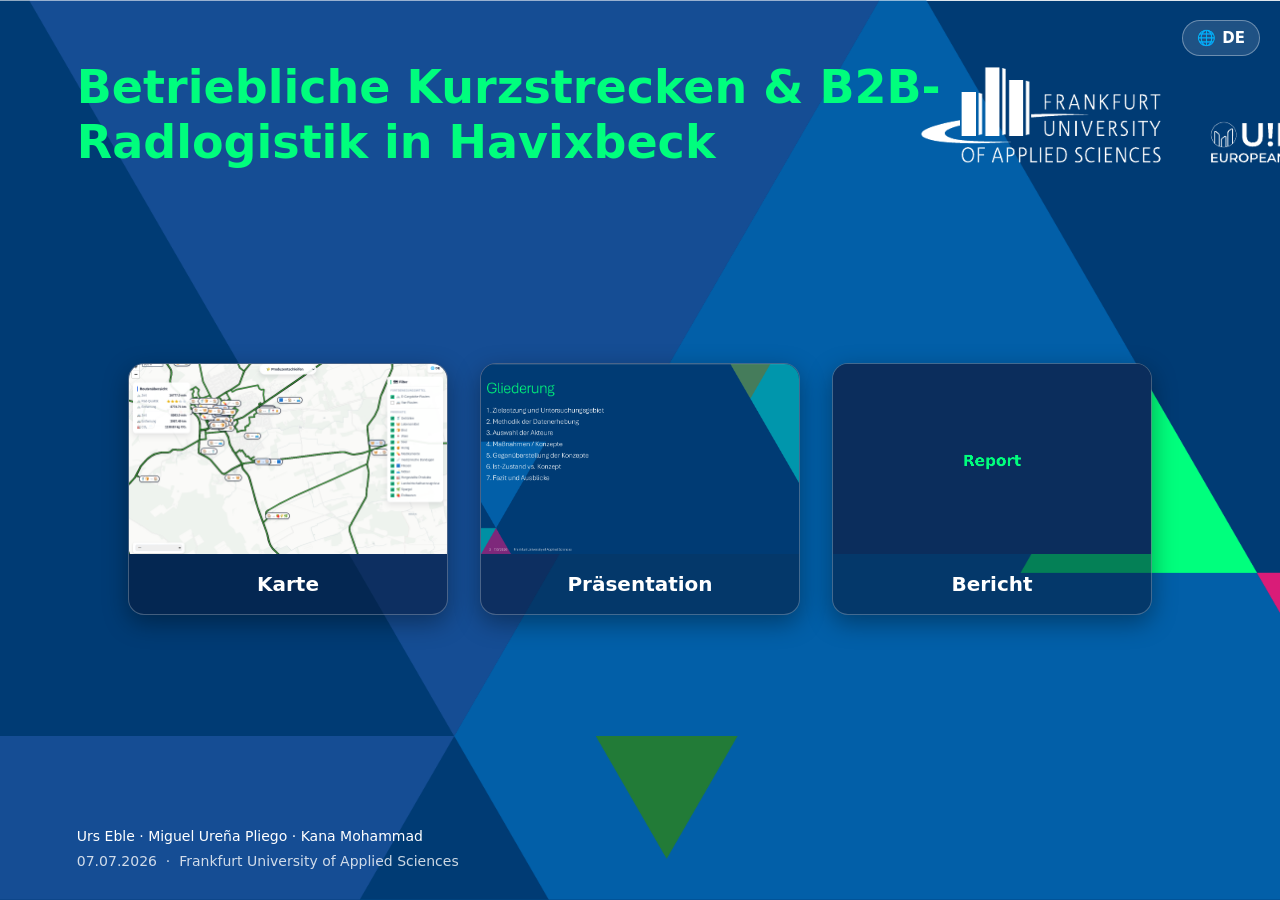
==== index.html @ e3df1356 "presentation" ====
<!DOCTYPE html>
<html lang="de">
<head>
<meta charset="UTF-8" />
<meta name="viewport" content="width=device-width, initial-scale=1.0" />
<title>Betriebliche Kurzstrecken &amp; B2B-Radlogistik in Havixbeck</title>
<style>
  :root {
    --accent: #00fe7d;
  }
  * { box-sizing: border-box; }
  html, body {
    margin: 0;
    padding: 0;
    width: 100%;
    height: 100%;
    font-family: 'Segoe UI', system-ui, -apple-system, sans-serif;
  }
  body {
    background: url('assets/title_bg.png') center center / cover no-repeat;
    display: flex;
    flex-direction: column;
    min-height: 100vh;
  }

  #langSwitcher {
    position: fixed;
    top: 20px;
    right: 20px;
    background: rgba(255, 255, 255, 0.12);
    backdrop-filter: blur(4px);
    color: #fff;
    padding: 8px 14px;
    border-radius: 20px;
    cursor: pointer;
    font-size: 15px;
    font-weight: 600;
    display: flex;
    align-items: center;
    gap: 6px;
    z-index: 50;
    border: 1px solid rgba(255,255,255,0.35);
    user-select: none;
  }
  #langSwitcher:hover { background: rgba(255,255,255,0.22); }

  header {
    padding: 60px 6vw 20px 6vw;
  }
  h1 {
    color: var(--accent);
    font-size: clamp(28px, 4vw, 46px);
    font-weight: 600;
    max-width: 900px;
    margin: 0;
    line-height: 1.2;
  }

  main {
    flex: 1;
    display: flex;
    align-items: center;
    justify-content: center;
    padding: 20px 6vw 40px 6vw;
  }

  .cards {
    display: flex;
    gap: 32px;
    flex-wrap: wrap;
    justify-content: center;
    max-width: 1200px;
  }

  .card {
    width: 320px;
    background: rgba(8, 25, 55, 0.55);
    border: 1px solid rgba(255,255,255,0.25);
    border-radius: 16px;
    overflow: hidden;
    cursor: pointer;
    text-decoration: none;
    color: #fff;
    box-shadow: 0 8px 24px rgba(0,0,0,0.35);
    transition: transform 0.15s ease, box-shadow 0.15s ease, border-color 0.15s ease;
  }
  .card:hover {
    transform: translateY(-6px);
    box-shadow: 0 14px 32px rgba(0,0,0,0.45);
    border-color: var(--accent);
  }
  .card .cover {
    width: 100%;
    height: 190px;
    object-fit: cover;
    display: block;
    background: #0b2d5c;
  }
  .card .body {
    padding: 18px 20px;
  } 
  .card h2 {
    margin: 0;
    font-size: 20px;
    font-weight: 600;
    text-align: center;
  }

  footer {
    padding: 18px 6vw 28px 6vw;
    color: #fff;
    font-size: 14px;
    line-height: 1.5;
  }
  footer .authors { font-weight: 500; }
  footer .date-org { opacity: 0.8; margin-top: 4px; }
</style>
</head>
<body>

<div id="langSwitcher" onclick="toggleLanguage()" title="Sprache wechseln / Switch language">
  🌐 <span id="currentLangLabel">DE</span>
</div>

<header>
  <h1 data-i18n="title"></h1>
</header>

<main>
  <div class="cards">
    <a class="card" href="loop_map.html">
      <img class="cover" src="assets/map_cover.png" alt="Map preview" />
      <div class="body">
        <h2 data-i18n="map_title"></h2>
      </div>
    </a>

    <a class="card" href="marp/presentation.html">
      <img class="cover" src="assets/presentation_cover.png" alt="Presentation preview" />
      <div class="body">
        <h2 data-i18n="presentation_title"></h2>
      </div>
    </a>

    <a class="card" href="report/Havixbeck.pdf">
      <img class="cover" src="assets/report_cover.png" alt="Report preview" />
      <div class="body">
        <h2 data-i18n="report_title"></h2>
      </div>
    </a>
  </div>
</main>

<footer>
  <div class="authors">Urs Eble · Miguel Ureña Pliego · Kana Mohammad</div>
  <div class="date-org">07.07.2026 &nbsp;·&nbsp; Frankfurt University of Applied Sciences</div>
</footer>

<script>
const TRANSLATIONS = {
  "de": {
    "title": "Betriebliche Kurzstrecken &amp; B2B-Radlogistik in Havixbeck",
    "map_title": "Karte",
    "presentation_title": "Präsentation",
    "report_title": "Bericht"
  },
  "en": {
    "title": "Short-Distance &amp; B2B Cycle Logistics in Havixbeck",
    "map_title": "Map",
    "presentation_title": "Presentation",
    "report_title": "Report"
  }
};

let currentLang = "de";

function applyLanguage(lang) {
  currentLang = lang;
  const dict = TRANSLATIONS[lang];
  document.querySelectorAll("[data-i18n]").forEach(el => {
    const key = el.getAttribute("data-i18n");
    if (dict[key] !== undefined) {
      el.innerHTML = dict[key];
    }
  });
  document.getElementById("currentLangLabel").textContent = lang.toUpperCase();
  document.documentElement.lang = lang;
}

function toggleLanguage() {
  applyLanguage(currentLang === "de" ? "en" : "de");
}

applyLanguage("de");
</script>

</body>
</html>
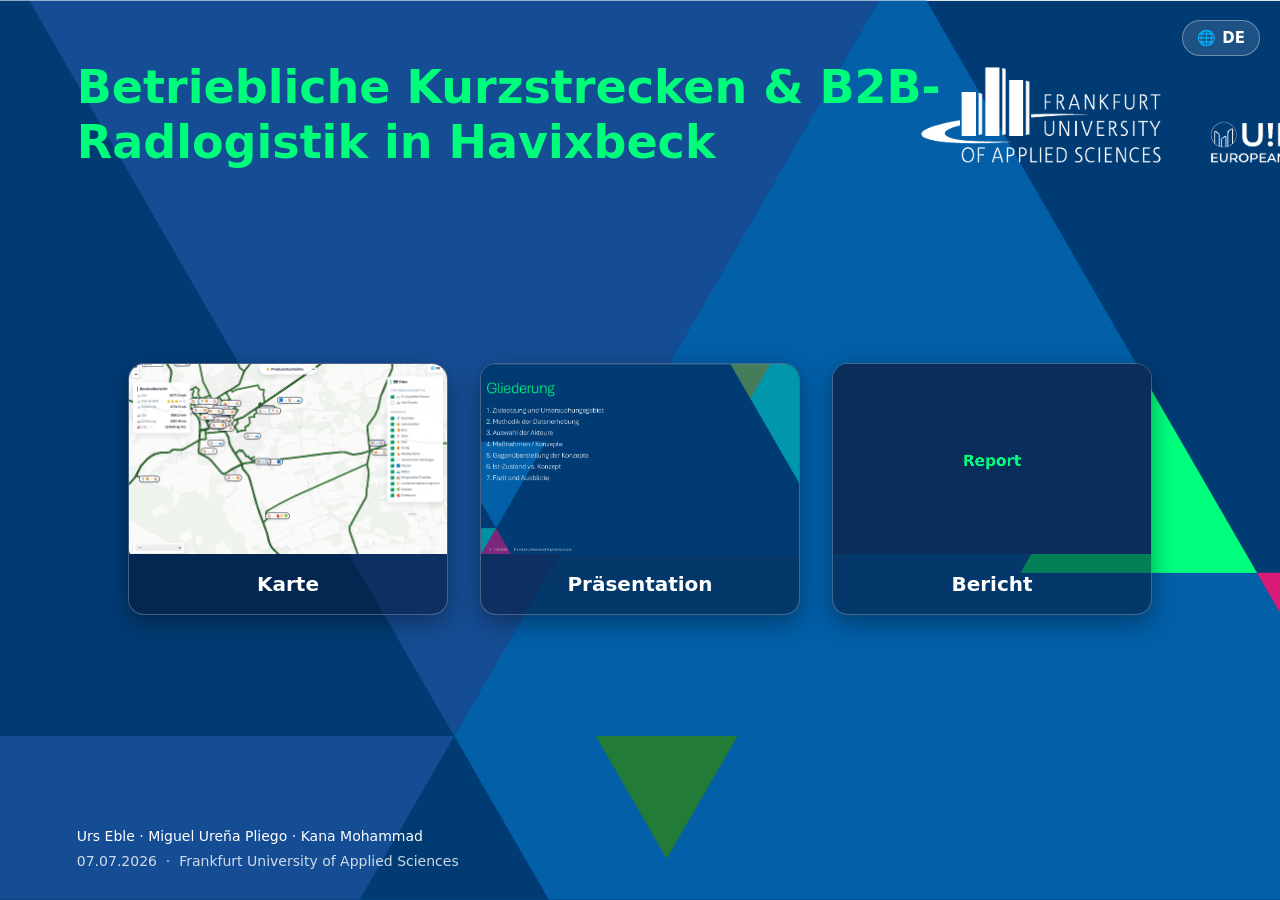
==== commit dc671945: "presentation revision" ====
--- a/index.html
+++ b/index.html
@@ -124,7 +124,7 @@
 
 <header>
   <h1 data-i18n="title"></h1>
-</header>
+</header>  
 
 <main>
   <div class="cards">
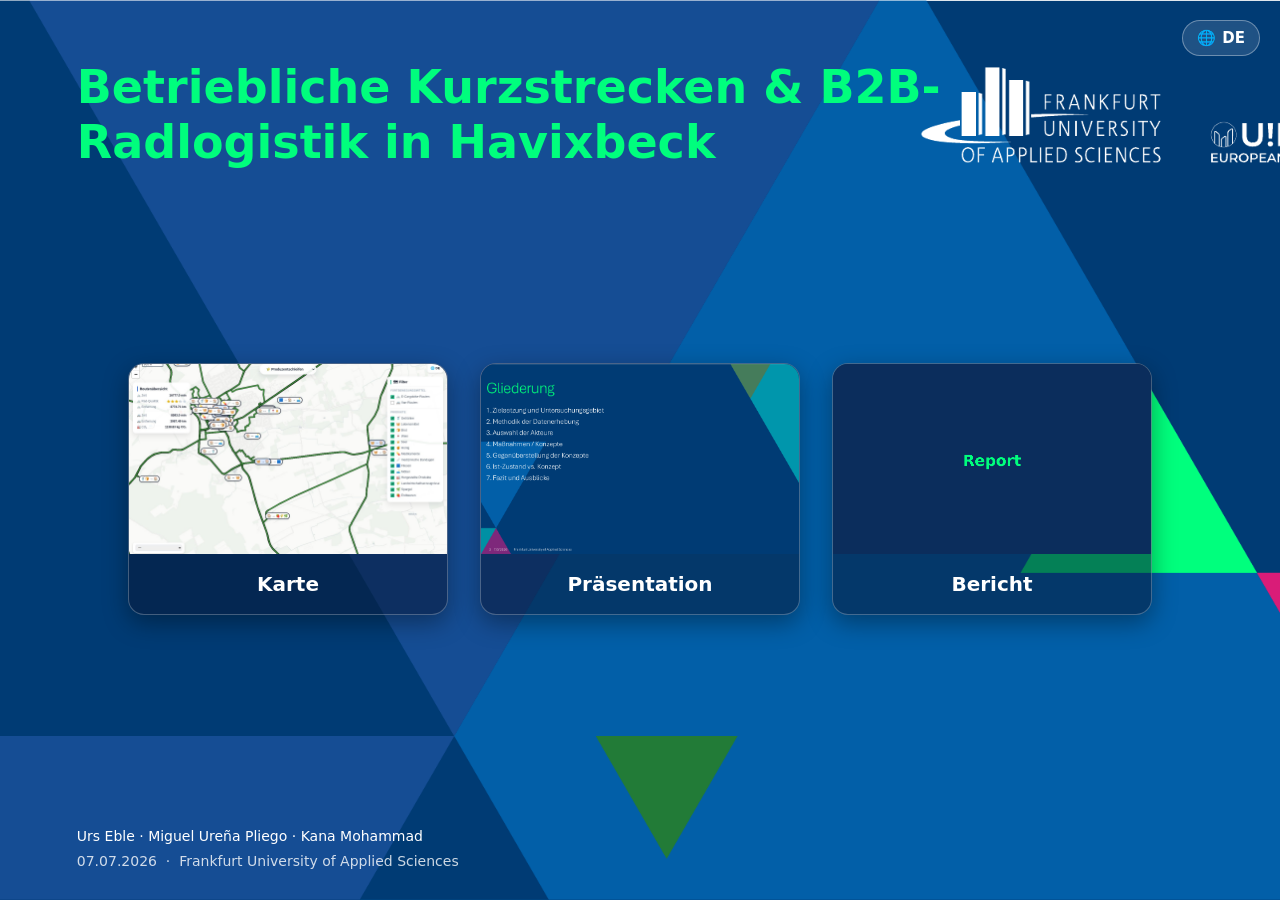
==== commit edede177: "pdf as images" ====
--- a/index.html
+++ b/index.html
@@ -129,7 +129,7 @@
 <main>
   <div class="cards">
     <a class="card" href="loop_map.html">
-      <img class="cover" src="assets/map_cover.png" alt="Map preview" />
+      <img class="cover" src="assets/map_cover.jpg" alt="Map preview" />
       <div class="body">
         <h2 data-i18n="map_title"></h2>
       </div>
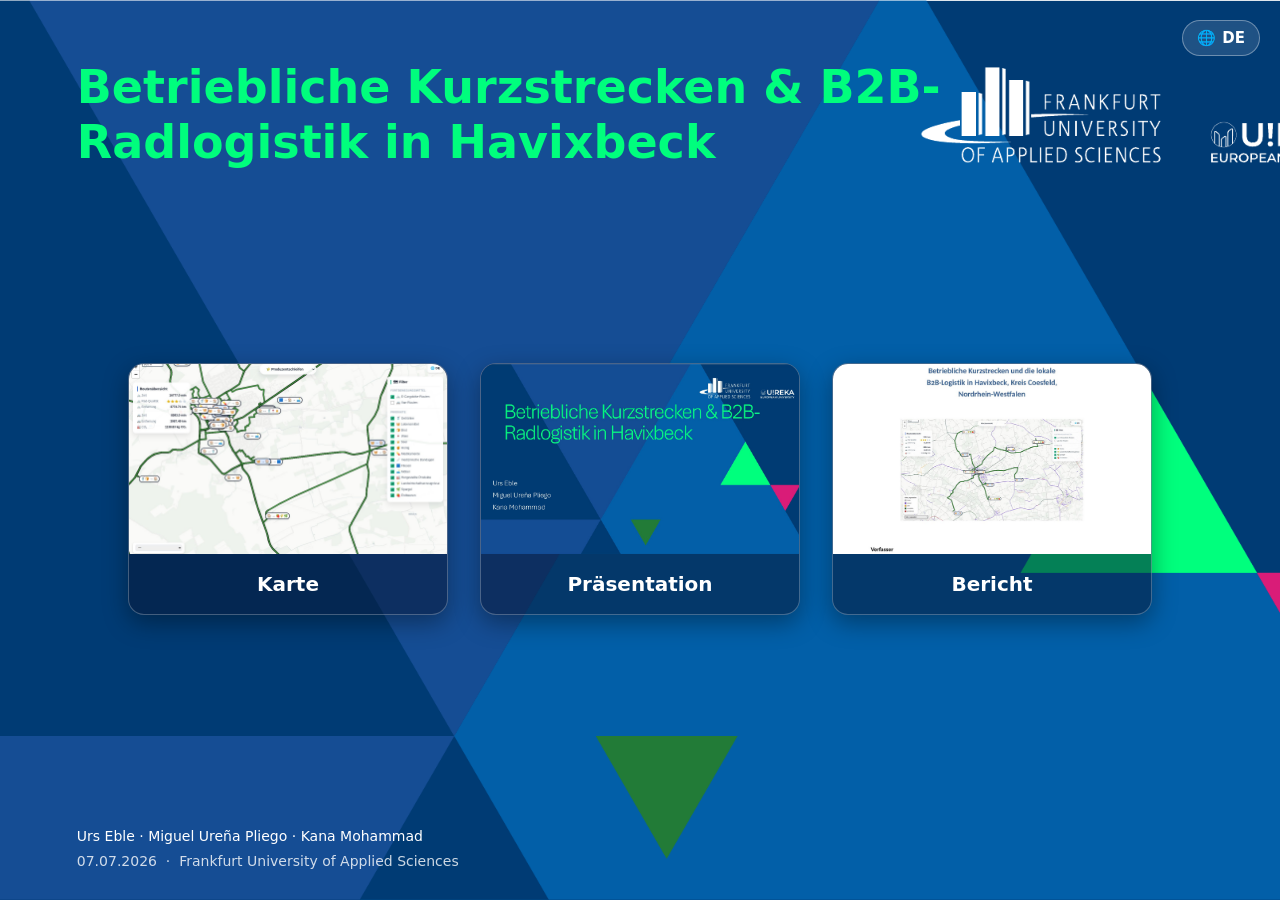
==== commit 8b3480c4: "new map" ====
--- a/index.html
+++ b/index.html
@@ -142,7 +142,7 @@
       </div>
     </a>
 
-    <a class="card" href="report/Havixbeck.pdf">
+    <a class="card" href="report/latex/main.pdf">
       <img class="cover" src="assets/report_cover.png" alt="Report preview" />
       <div class="body">
         <h2 data-i18n="report_title"></h2>
